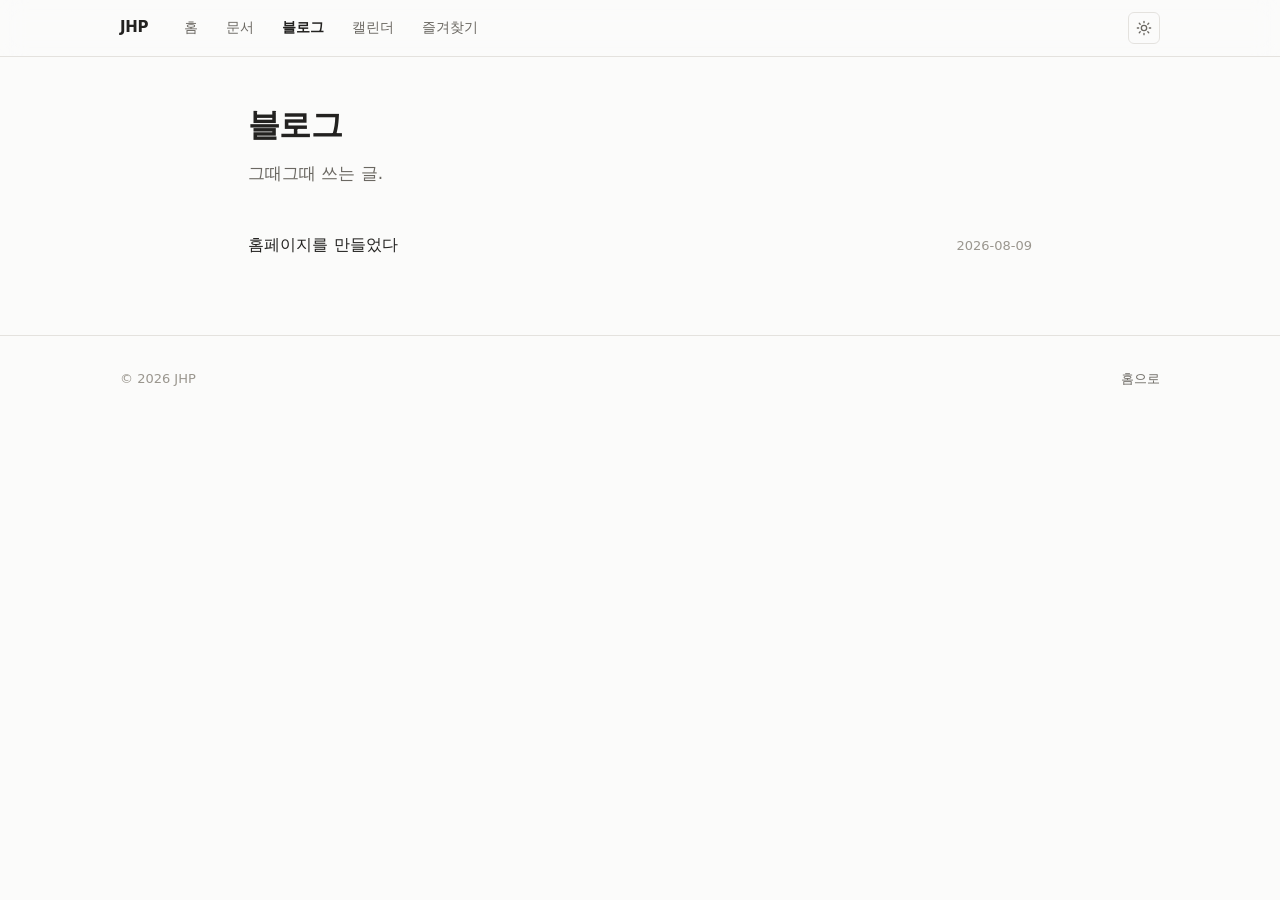
==== blog/index.html @ 802d56c1 "개인 홈페이지 초기 구조 프로필·문서·블로그·캘린더·즐겨찾기 5개 섹션을 공통 디자인 시스템 위에 올렸습니다. 빌드 과정 없이 GitHub Pages가 main을 그대로 서빙합니다" ====
<!DOCTYPE html>
<html lang="ko">
<head>
<meta charset="utf-8">
<meta name="viewport" content="width=device-width, initial-scale=1">
<title>블로그 — JHP</title>
<meta name="description" content="글 목록.">
<link rel="icon" href="/assets/favicon.svg" type="image/svg+xml">
<link rel="stylesheet" href="/assets/css/base.css">
<script src="/assets/js/theme.js"></script>
</head>
<body>

<header class="site-header">
  <div class="site-header__inner">
    <a class="site-logo" href="/">JHP</a>
    <nav class="site-nav" aria-label="주요">
      <a href="/">홈</a>
      <a href="/docs/">문서</a>
      <a href="/blog/" aria-current="page">블로그</a>
      <a href="/calendar.html">캘린더</a>
      <a href="/start.html">즐겨찾기</a>
    </nav>
    <button class="theme-toggle" type="button" aria-label="라이트/다크 테마 전환">
      <svg class="icon-sun" viewBox="0 0 24 24" fill="none" stroke="currentColor" stroke-width="2" stroke-linecap="round" aria-hidden="true"><circle cx="12" cy="12" r="4"/><path d="M12 2v2M12 20v2M4.9 4.9l1.4 1.4M17.7 17.7l1.4 1.4M2 12h2M20 12h2M4.9 19.1l1.4-1.4M17.7 6.3l1.4-1.4"/></svg>
      <svg class="icon-moon" viewBox="0 0 24 24" fill="none" stroke="currentColor" stroke-width="2" stroke-linecap="round" stroke-linejoin="round" aria-hidden="true"><path d="M21 12.8A9 9 0 1 1 11.2 3a7 7 0 0 0 9.8 9.8z"/></svg>
    </button>
  </div>
</header>

<main class="wrap">
  <h1>블로그</h1>
  <p class="lede" style="margin-top: var(--sp-3)">그때그때 쓰는 글.</p>

  <div id="list" class="state" style="margin-top: var(--sp-8)">불러오는 중…</div>
</main>

<footer class="site-footer">
  <div class="site-footer__inner">
    <span>© <span id="year">2026</span> JHP</span>
    <a href="/">홈으로</a>
  </div>
</footer>

<script src="/assets/js/content.js"></script>
<script>
  document.getElementById('year').textContent = new Date().getFullYear();
  const box = document.getElementById('list');
  Content.loadJSON('/blog/posts/posts.json')
    .then((posts) => Content.renderList(box, Content.byNewest(posts), '/blog/post.html?slug='))
    .catch(() => Content.showError(box, '글 목록을 불러오지 못했습니다.'));
</script>
</body>
</html>
---- assets/css/base.css ----
/* ==========================================================================
   base.css — 사이트 전역 디자인 시스템
   모든 페이지가 이 파일 하나를 공유합니다. 색·간격·타이포는 여기서만 고칩니다.
   ========================================================================== */

/* --- 1. 디자인 토큰 ------------------------------------------------------ */

:root {
  /* 라이트 테마가 기본값. 모든 색은 반드시 여기서 한 번 정의됩니다. */
  --bg:            #fbfbfa;
  --bg-raised:     #ffffff;
  --bg-sunken:     #f2f1ef;
  --bg-hover:      #efeeec;

  --text:          #232220;
  --text-muted:    #6b6862;
  --text-faint:    #9a968e;

  --border:        #e4e2de;
  --border-strong: #d0cdc7;

  --accent:        #b4553a;
  --accent-hover:  #99452e;
  --accent-soft:   #f6e9e4;

  /* 타이포그래피 */
  --font-sans: Pretendard, -apple-system, BlinkMacSystemFont, "Segoe UI",
               "Apple SD Gothic Neo", "Malgun Gothic", system-ui, sans-serif;
  --font-mono: "SFMono-Regular", Consolas, "JetBrains Mono", "D2Coding",
               monospace;

  /* 간격 — 4px 스케일 */
  --sp-1: 0.25rem;
  --sp-2: 0.5rem;
  --sp-3: 0.75rem;
  --sp-4: 1rem;
  --sp-6: 1.5rem;
  --sp-8: 2rem;
  --sp-12: 3rem;
  --sp-16: 4rem;

  --radius:    8px;
  --radius-lg: 14px;

  --shadow: 0 1px 2px rgb(0 0 0 / 0.04), 0 4px 12px rgb(0 0 0 / 0.05);

  --content-width: 52rem;
  --wide-width: 68rem;
}

/* 시스템 설정이 다크일 때. 사용자가 명시적으로 라이트를 고르면 적용 안 함. */
@media (prefers-color-scheme: dark) {
  :root:not([data-theme="light"]) {
    --bg:            #191918;
    --bg-raised:     #222221;
    --bg-sunken:     #131312;
    --bg-hover:      #2c2c2a;

    --text:          #eceae6;
    --text-muted:    #a3a099;
    --text-faint:    #75726c;

    --border:        #2f2f2d;
    --border-strong: #43423f;

    --accent:        #e08a69;
    --accent-hover:  #eda182;
    --accent-soft:   #33231d;

    --shadow: 0 1px 2px rgb(0 0 0 / 0.3), 0 4px 14px rgb(0 0 0 / 0.35);
  }
}

/* 토글로 다크를 명시한 경우 — 시스템 설정을 이깁니다. */
:root[data-theme="dark"] {
  --bg:            #191918;
  --bg-raised:     #222221;
  --bg-sunken:     #131312;
  --bg-hover:      #2c2c2a;

  --text:          #eceae6;
  --text-muted:    #a3a099;
  --text-faint:    #75726c;

  --border:        #2f2f2d;
  --border-strong: #43423f;

  --accent:        #e08a69;
  --accent-hover:  #eda182;
  --accent-soft:   #33231d;

  --shadow: 0 1px 2px rgb(0 0 0 / 0.3), 0 4px 14px rgb(0 0 0 / 0.35);
}

/* --- 2. 리셋 ------------------------------------------------------------- */

*, *::before, *::after { box-sizing: border-box; }

html {
  -webkit-text-size-adjust: 100%;
  scroll-behavior: smooth;
}

body {
  margin: 0;
  background: var(--bg);
  color: var(--text);
  font-family: var(--font-sans);
  font-size: 16px;
  line-height: 1.7;
  -webkit-font-smoothing: antialiased;
  text-rendering: optimizeLegibility;
}

img, svg, video { max-width: 100%; height: auto; display: block; }

h1, h2, h3, h4 {
  line-height: 1.3;
  font-weight: 650;
  letter-spacing: -0.02em;
  margin: 0;
  text-wrap: balance;
}

h1 { font-size: 2rem; }
h2 { font-size: 1.375rem; }
h3 { font-size: 1.0625rem; }

p { margin: 0; }

a {
  color: var(--accent);
  text-decoration-color: color-mix(in srgb, var(--accent) 35%, transparent);
  text-underline-offset: 3px;
}
a:hover { color: var(--accent-hover); text-decoration-color: currentColor; }

code, pre, kbd { font-family: var(--font-mono); font-size: 0.875em; }

:focus-visible {
  outline: 2px solid var(--accent);
  outline-offset: 2px;
  border-radius: 3px;
}

/* --- 3. 레이아웃 --------------------------------------------------------- */

.wrap {
  width: 100%;
  max-width: var(--content-width);
  margin-inline: auto;
  padding-inline: var(--sp-6);
}
.wrap--wide { max-width: var(--wide-width); }

.stack > * + * { margin-top: var(--sp-4); }
.stack-lg > * + * { margin-top: var(--sp-8); }

main { padding-block: var(--sp-12) var(--sp-16); }

/* --- 4. 헤더 / 내비게이션 ------------------------------------------------ */

.site-header {
  position: sticky;
  top: 0;
  z-index: 50;
  background: color-mix(in srgb, var(--bg) 82%, transparent);
  backdrop-filter: blur(12px);
  border-bottom: 1px solid var(--border);
}

.site-header__inner {
  display: flex;
  align-items: center;
  gap: var(--sp-6);
  height: 56px;
  max-width: var(--wide-width);
  margin-inline: auto;
  padding-inline: var(--sp-6);
}

.site-logo {
  font-weight: 700;
  font-size: 0.9375rem;
  letter-spacing: -0.02em;
  color: var(--text);
  text-decoration: none;
  white-space: nowrap;
}
.site-logo:hover { color: var(--text); }

.site-nav {
  display: flex;
  gap: var(--sp-1);
  margin-right: auto;
  overflow-x: auto;
  scrollbar-width: none;
}
.site-nav::-webkit-scrollbar { display: none; }

.site-nav a {
  padding: var(--sp-1) var(--sp-3);
  border-radius: 6px;
  font-size: 0.875rem;
  color: var(--text-muted);
  text-decoration: none;
  white-space: nowrap;
  transition: background 0.12s, color 0.12s;
}
.site-nav a:hover { background: var(--bg-hover); color: var(--text); }

/* 현재 페이지 표시 — 각 페이지에서 aria-current="page"를 직접 지정합니다. */
.site-nav a[aria-current="page"] { color: var(--text); font-weight: 600; }

.theme-toggle {
  flex-shrink: 0;
  display: grid;
  place-items: center;
  width: 32px;
  height: 32px;
  padding: 0;
  border: 1px solid var(--border);
  border-radius: 6px;
  background: transparent;
  color: var(--text-muted);
  cursor: pointer;
  transition: background 0.12s, color 0.12s;
}
.theme-toggle:hover { background: var(--bg-hover); color: var(--text); }
.theme-toggle svg { width: 16px; height: 16px; }

/* 아이콘 두 개 중 현재 테마에 맞는 것만 보여줍니다. */
.theme-toggle .icon-moon { display: none; }
@media (prefers-color-scheme: dark) {
  :root:not([data-theme="light"]) .theme-toggle .icon-sun { display: none; }
  :root:not([data-theme="light"]) .theme-toggle .icon-moon { display: block; }
}
:root[data-theme="dark"] .theme-toggle .icon-sun { display: none; }
:root[data-theme="dark"] .theme-toggle .icon-moon { display: block; }
:root[data-theme="light"] .theme-toggle .icon-sun { display: block; }
:root[data-theme="light"] .theme-toggle .icon-moon { display: none; }

/* --- 5. 푸터 ------------------------------------------------------------- */

.site-footer {
  border-top: 1px solid var(--border);
  padding-block: var(--sp-8);
  color: var(--text-faint);
  font-size: 0.8125rem;
}
.site-footer__inner {
  display: flex;
  flex-wrap: wrap;
  gap: var(--sp-4);
  justify-content: space-between;
  max-width: var(--wide-width);
  margin-inline: auto;
  padding-inline: var(--sp-6);
}
.site-footer a { color: var(--text-muted); text-decoration: none; }
.site-footer a:hover { color: var(--text); }

/* --- 6. 공용 컴포넌트 ---------------------------------------------------- */

.eyebrow {
  font-size: 0.75rem;
  font-weight: 600;
  letter-spacing: 0.08em;
  text-transform: uppercase;
  color: var(--text-faint);
}

.lede { font-size: 1.0625rem; color: var(--text-muted); }

.card {
  display: block;
  padding: var(--sp-4) var(--sp-6);
  background: var(--bg-raised);
  border: 1px solid var(--border);
  border-radius: var(--radius-lg);
  color: inherit;
  text-decoration: none;
  transition: border-color 0.15s, transform 0.15s, box-shadow 0.15s;
}
a.card:hover {
  border-color: var(--border-strong);
  transform: translateY(-2px);
  box-shadow: var(--shadow);
  color: inherit;
}

.grid {
  display: grid;
  gap: var(--sp-4);
  grid-template-columns: repeat(auto-fill, minmax(15rem, 1fr));
}

.tag {
  display: inline-block;
  padding: 1px var(--sp-2);
  border-radius: 999px;
  background: var(--bg-sunken);
  color: var(--text-muted);
  font-size: 0.75rem;
  line-height: 1.6;
}

.meta { color: var(--text-faint); font-size: 0.8125rem; }

/* 글 목록 — 홈의 "최근 글", 블로그 목록, 문서 목록이 함께 씁니다. */
.post-list { list-style: none; margin: 0; padding: 0; }

.post-list li + li { border-top: 1px solid var(--border); }

.post-list a {
  display: flex;
  align-items: baseline;
  gap: var(--sp-4);
  justify-content: space-between;
  padding: var(--sp-3) 0;
  color: inherit;
  text-decoration: none;
}
.post-list a:hover .post-list__title { color: var(--accent); }

.post-list__title { font-weight: 550; }
.post-list__date { flex-shrink: 0; font-variant-numeric: tabular-nums; }

hr {
  border: 0;
  border-top: 1px solid var(--border);
  margin-block: var(--sp-8);
}

/* 로딩·오류 상태 — JS가 데이터를 못 불러왔을 때 표시됩니다. */
.state {
  padding: var(--sp-8);
  text-align: center;
  color: var(--text-faint);
  font-size: 0.875rem;
}

/* 스크린리더 전용 */
.sr-only {
  position: absolute;
  width: 1px; height: 1px;
  padding: 0; margin: -1px;
  overflow: hidden;
  clip: rect(0 0 0 0);
  white-space: nowrap;
}

/* --- 7. 반응형 ----------------------------------------------------------- */

@media (max-width: 640px) {
  h1 { font-size: 1.625rem; }
  .wrap { padding-inline: var(--sp-4); }
  .site-header__inner, .site-footer__inner { padding-inline: var(--sp-4); }
  main { padding-block: var(--sp-8) var(--sp-12); }
}

@media (prefers-reduced-motion: reduce) {
  html { scroll-behavior: auto; }
  *, *::before, *::after {
    animation-duration: 0.01ms !important;
    transition-duration: 0.01ms !important;
  }
}
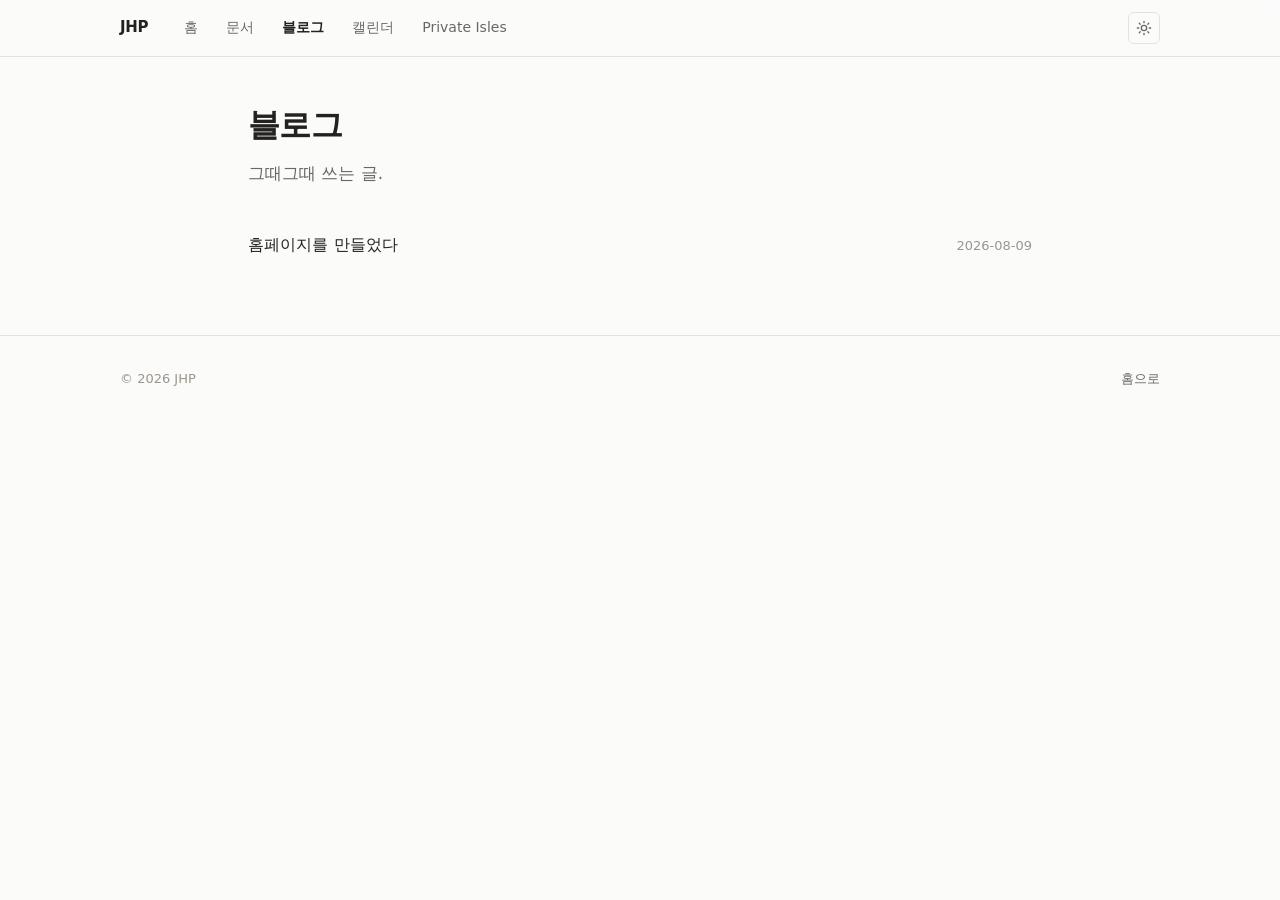
==== commit 97397880: "즐겨찾기 섹션을 Private Isles로 이름 변경 start.html → private-isles.html, start.js → isles.js. 내비게이션과 문서의 표기도 함" ====
--- a/blog/index.html
+++ b/blog/index.html
@@ -19,7 +19,7 @@
       <a href="/docs/">문서</a>
       <a href="/blog/" aria-current="page">블로그</a>
       <a href="/calendar.html">캘린더</a>
-      <a href="/start.html">즐겨찾기</a>
+      <a href="/private-isles.html">Private Isles</a>
     </nav>
     <button class="theme-toggle" type="button" aria-label="라이트/다크 테마 전환">
       <svg class="icon-sun" viewBox="0 0 24 24" fill="none" stroke="currentColor" stroke-width="2" stroke-linecap="round" aria-hidden="true"><circle cx="12" cy="12" r="4"/><path d="M12 2v2M12 20v2M4.9 4.9l1.4 1.4M17.7 17.7l1.4 1.4M2 12h2M20 12h2M4.9 19.1l1.4-1.4M17.7 6.3l1.4-1.4"/></svg>
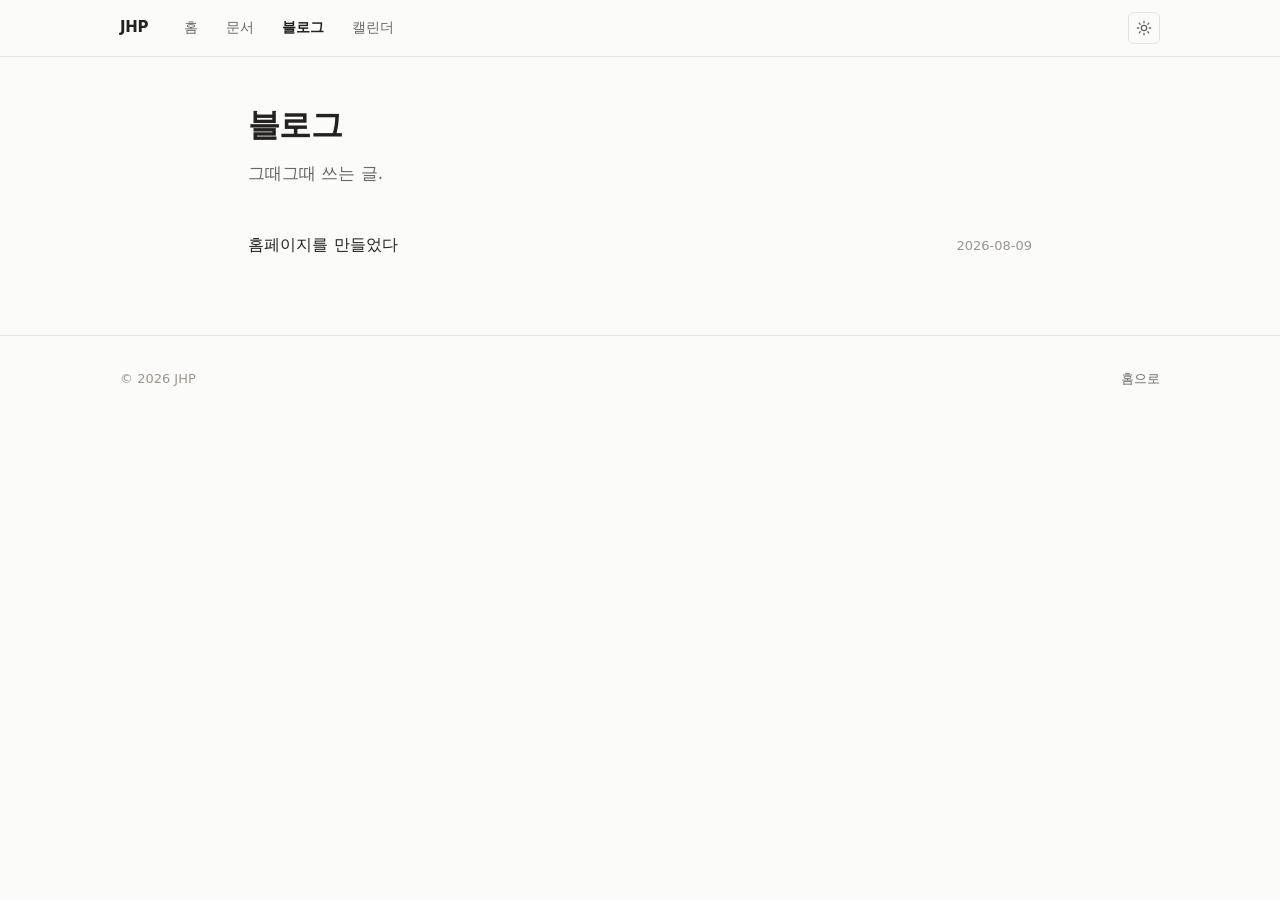
==== commit db0924dc: "Private Isles를 런치패드 화면으로 다시 만듦 모바일 기준으로 단순하게: 제목 하나와 아이콘 격자만 남겼습니다. 이전의 시계·검색·그룹 구분은 뺐습니다.  - 데이터는 a" ====
--- a/blog/index.html
+++ b/blog/index.html
@@ -19,7 +19,6 @@
       <a href="/docs/">문서</a>
       <a href="/blog/" aria-current="page">블로그</a>
       <a href="/calendar.html">캘린더</a>
-      <a href="/private-isles.html">Private Isles</a>
     </nav>
     <button class="theme-toggle" type="button" aria-label="라이트/다크 테마 전환">
       <svg class="icon-sun" viewBox="0 0 24 24" fill="none" stroke="currentColor" stroke-width="2" stroke-linecap="round" aria-hidden="true"><circle cx="12" cy="12" r="4"/><path d="M12 2v2M12 20v2M4.9 4.9l1.4 1.4M17.7 17.7l1.4 1.4M2 12h2M20 12h2M4.9 19.1l1.4-1.4M17.7 6.3l1.4-1.4"/></svg>
